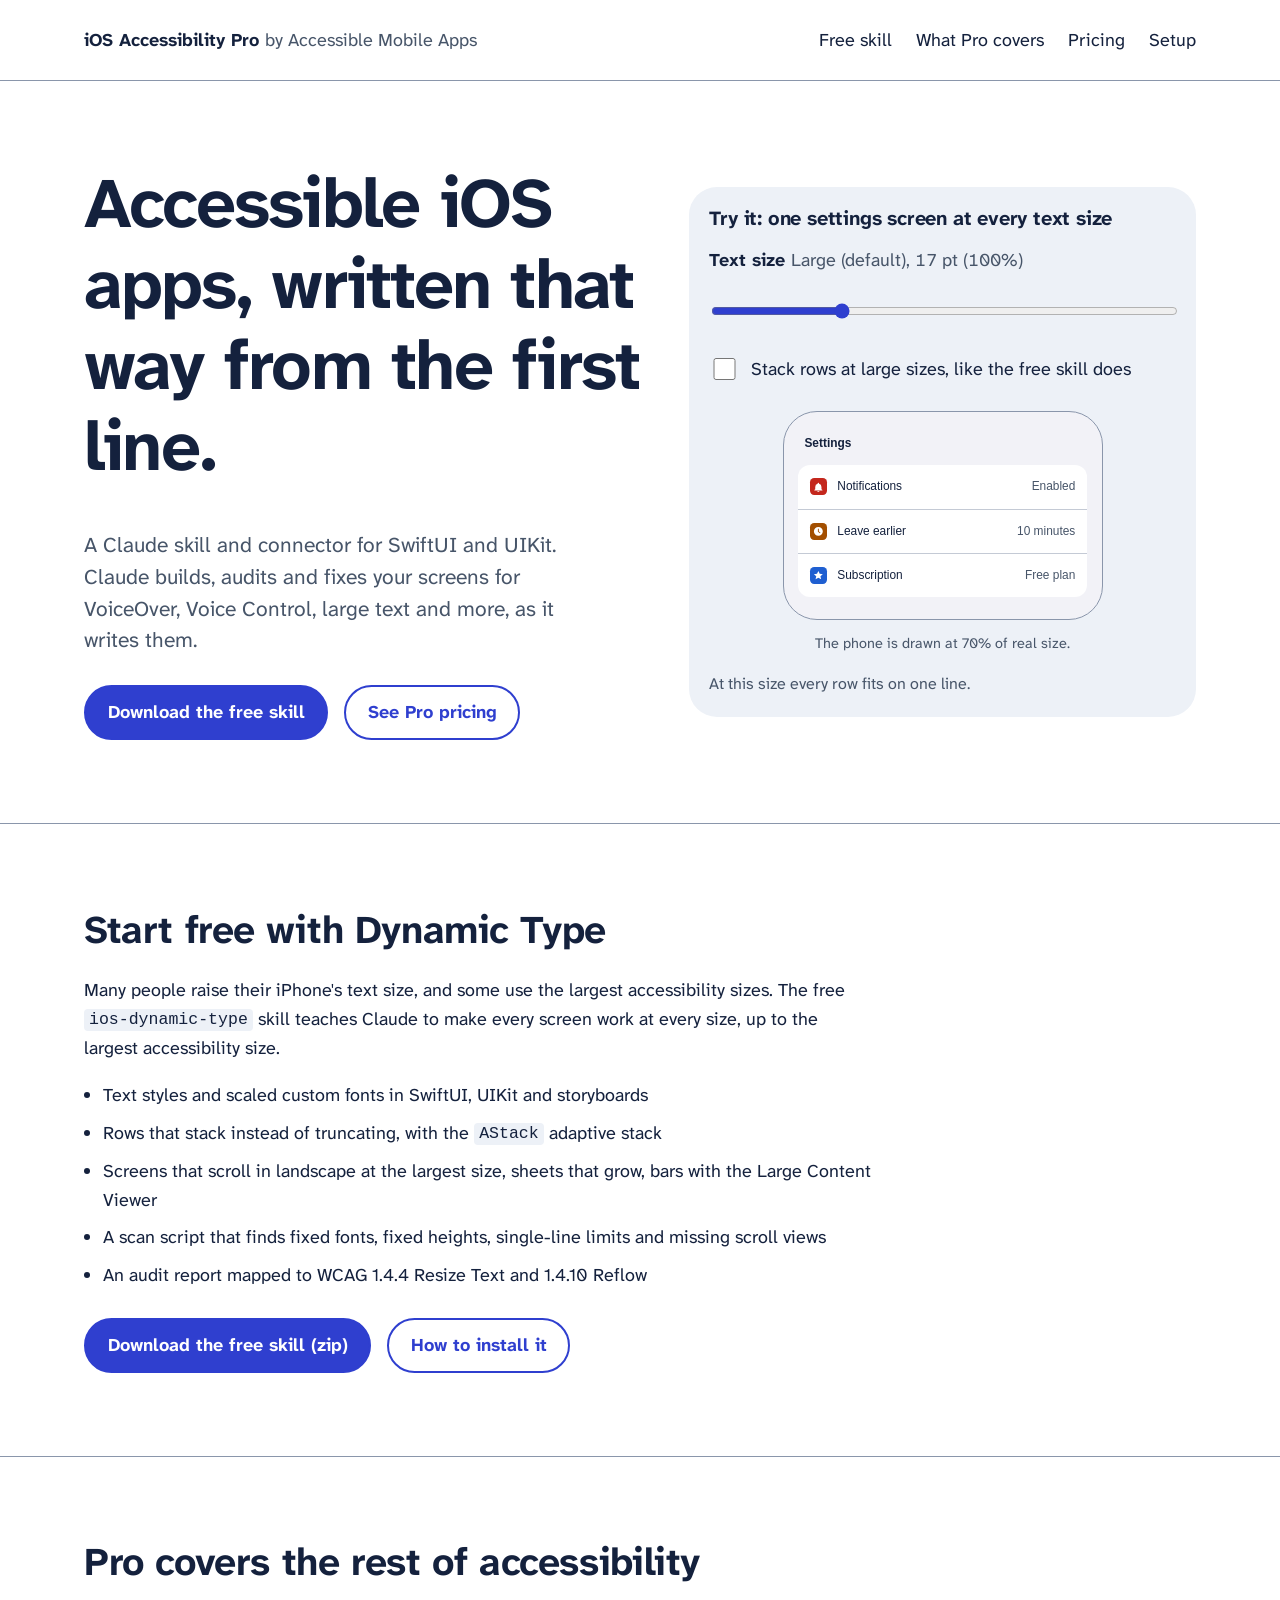
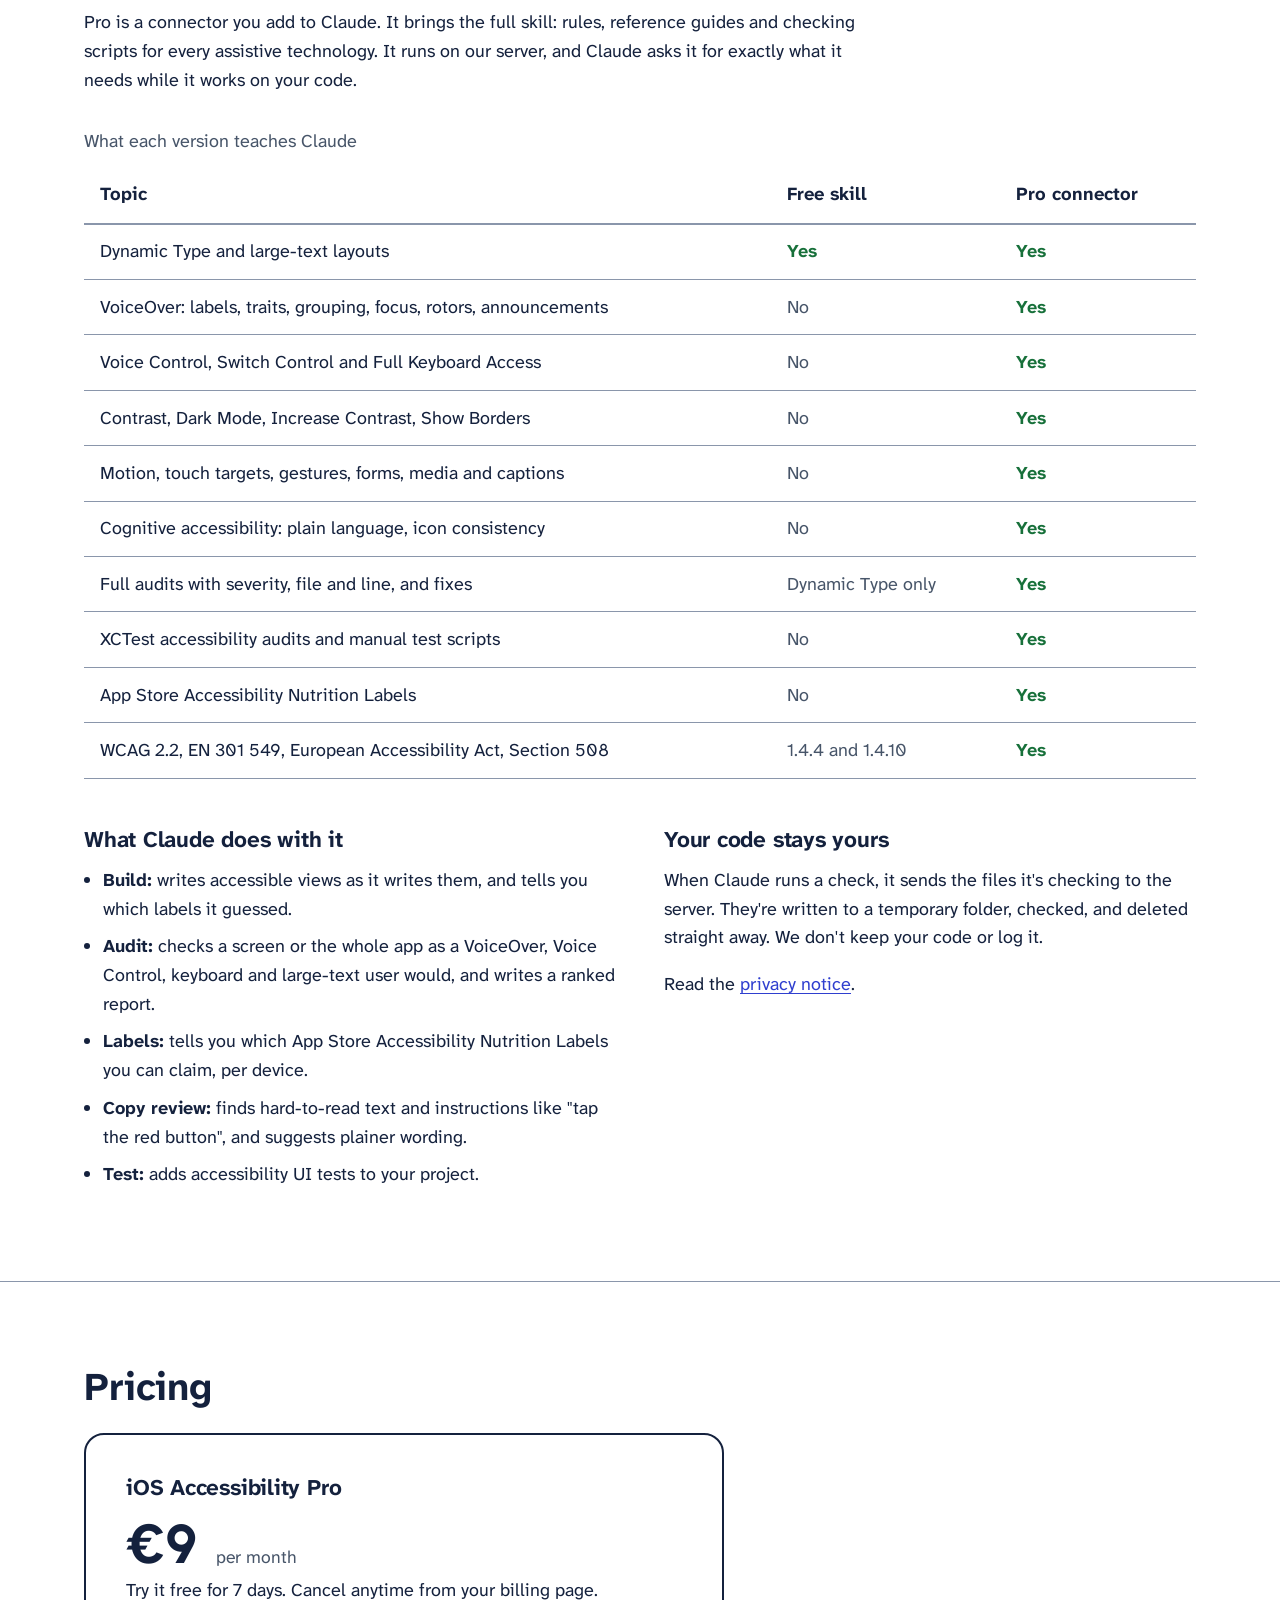
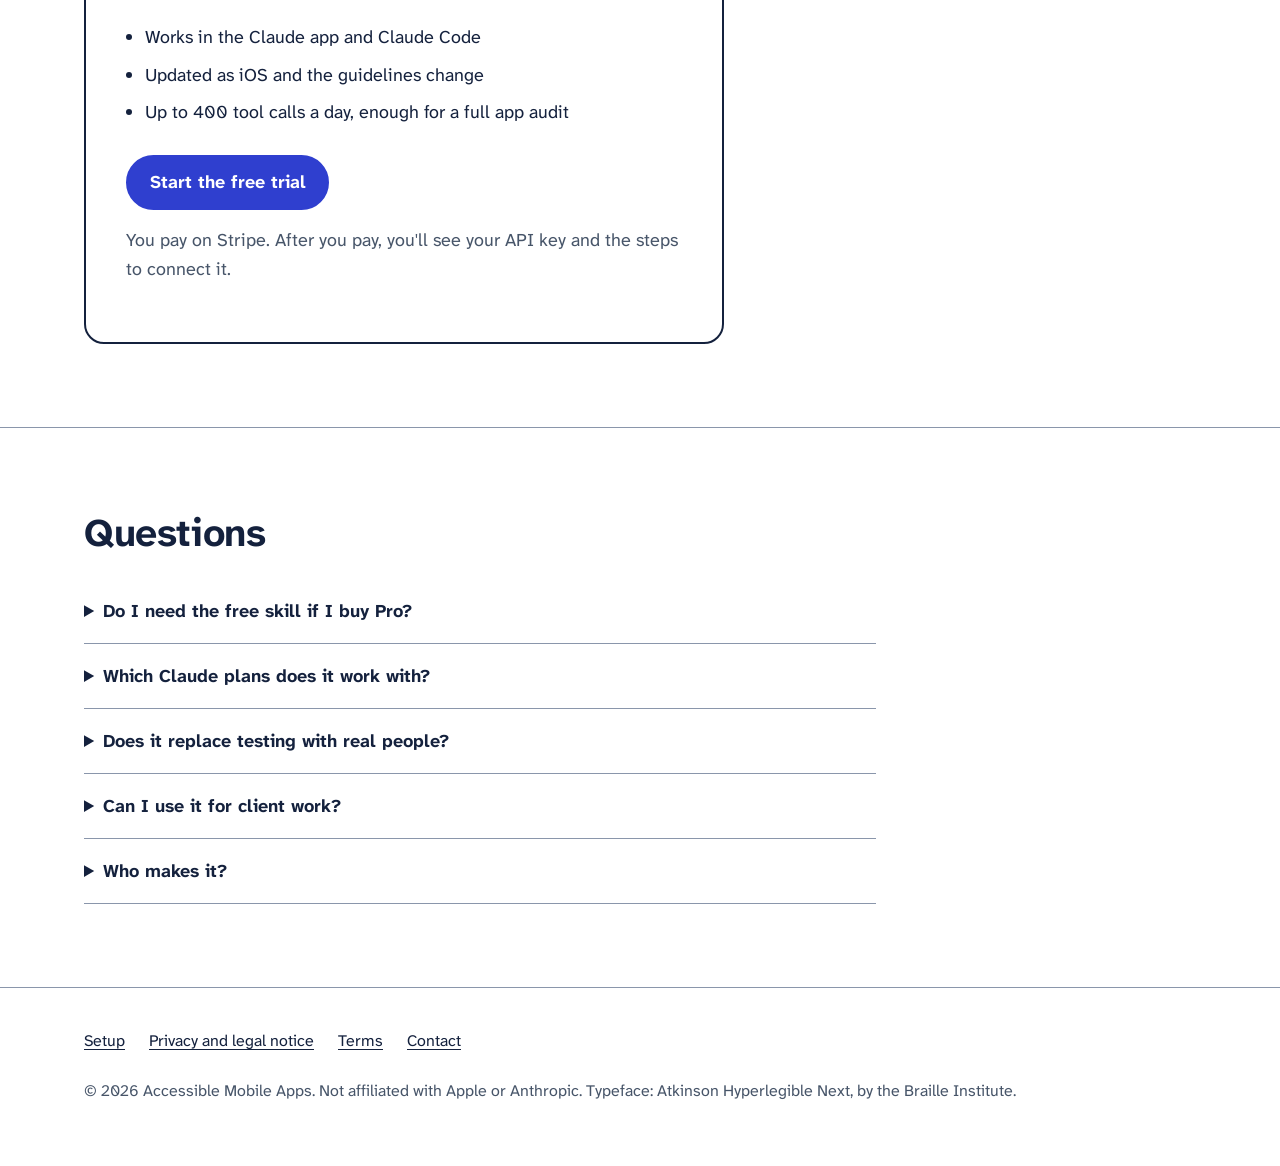
==== index.html @ 953c3d33 "Initial version: ios-a11y-site Co-Authored-By: Claude Opus 5.5 <noreply@anthropic.com> Claude-Sessio" ====
<!DOCTYPE html>
<html lang="en">
<head>
<meta charset="utf-8">
<meta name="viewport" content="width=device-width, initial-scale=1">
<title>iOS Accessibility Pro: accessible SwiftUI and UIKit with Claude</title>
<meta name="description" content="A Claude skill and connector that makes iOS apps accessible as you build them. Start free with Dynamic Type; go Pro for VoiceOver, Voice Control, contrast, audits and WCAG.">
<link rel="preload" href="fonts/atkinson-hyperlegible-next-latin-700-normal.woff2" as="font" type="font/woff2" crossorigin>
<link rel="stylesheet" href="styles.css">
<link rel="icon" href="favicon.svg" type="image/svg+xml">
</head>
<body>
<a class="skip" href="#main">Skip to content</a>

<header class="site-header">
  <div class="wrap">
    <a class="brand" href="./">iOS Accessibility Pro <span>by Accessible Mobile Apps</span></a>
    <nav class="site-nav" aria-label="Main">
      <ul>
        <li><a href="#free">Free skill</a></li>
        <li><a href="#pro">What Pro covers</a></li>
        <li><a href="#pricing">Pricing</a></li>
        <li><a href="setup.html">Setup</a></li>
      </ul>
    </nav>
  </div>
</header>

<main id="main">

<section class="hero" aria-labelledby="hero-title">
  <div class="wrap">
    <div>
      <h1 id="hero-title">Accessible iOS apps, written that way from the first line.</h1>
      <p class="lede">A Claude skill and connector for SwiftUI and UIKit. Claude builds, audits and fixes your screens for VoiceOver, Voice Control, large text and more, as it writes them.</p>
      <div class="actions">
        <a class="button" href="downloads/ios-dynamic-type.zip" download>Download the free skill</a>
        <a class="button secondary" href="#pricing">See Pro pricing</a>
      </div>
    </div>

    <div class="demo" aria-labelledby="demo-title">
      <h2 id="demo-title" class="demo-title">Try it: one settings screen at every text size</h2>
      <div class="demo-controls">
        <label for="size">Text size <span class="size-readout" id="size-readout">Large (default), 17 pt</span></label>
        <input id="size" type="range" min="0" max="11" step="1" value="3" aria-describedby="size-readout">
        <div class="switch-row">
          <input id="adaptive" type="checkbox">
          <label for="adaptive">Stack rows at large sizes, like the free skill does</label>
        </div>
      </div>

      <div class="phone" id="phone" role="img" aria-labelledby="phone-desc">
        <p class="phone-title" aria-hidden="true">Settings</p>
        <ul class="phone-list" aria-hidden="true">
          <li class="phone-row">
            <span class="icon" style="background:#c4271d"><svg viewBox="0 0 24 24" fill="currentColor"><path d="M12 22a2.5 2.5 0 0 0 2.45-2h-4.9A2.5 2.5 0 0 0 12 22Zm7-6V11a7 7 0 0 0-5.5-6.84V3a1.5 1.5 0 0 0-3 0v1.16A7 7 0 0 0 5 11v5l-2 2v1h18v-1Z"/></svg></span>
            <span class="name">Notifications</span><span class="value">Enabled</span>
          </li>
          <li class="phone-row">
            <span class="icon" style="background:#a34f00"><svg viewBox="0 0 24 24" fill="currentColor"><path d="M12 2a10 10 0 1 0 0 20 10 10 0 0 0 0-20Zm1 10.4 3.6 2.1-.9 1.6L11 13V6h2Z"/></svg></span>
            <span class="name">Leave earlier</span><span class="value">10 minutes</span>
          </li>
          <li class="phone-row">
            <span class="icon" style="background:#1f5fd1"><svg viewBox="0 0 24 24" fill="currentColor"><path d="m12 2 3 6.6 7 .7-5.3 4.7 1.6 7L12 17.4 5.7 21l1.6-7L2 9.3l7-.7Z"/></svg></span>
            <span class="name">Subscription</span><span class="value">Free plan</span>
          </li>
        </ul>
      </div>
      <p class="demo-note">The phone is drawn at 70% of real size.</p>
      <p class="demo-caption" id="phone-desc" aria-live="polite">At the default size every row fits on one line.</p>
    </div>
  </div>
</section>

<section id="free" aria-labelledby="free-title">
  <div class="wrap">
    <div class="prose">
      <h2 id="free-title">Start free with Dynamic Type</h2>
      <p>Many people raise their iPhone's text size, and some use the largest accessibility sizes. The free <code>ios-dynamic-type</code> skill teaches Claude to make every screen work at every size, up to the largest accessibility size.</p>
      <ul class="plain-list">
        <li>Text styles and scaled custom fonts in SwiftUI, UIKit and storyboards</li>
        <li>Rows that stack instead of truncating, with the <code>AStack</code> adaptive stack</li>
        <li>Screens that scroll in landscape at the largest size, sheets that grow, bars with the Large Content Viewer</li>
        <li>A scan script that finds fixed fonts, fixed heights, single-line limits and missing scroll views</li>
        <li>An audit report mapped to WCAG 1.4.4 Resize Text and 1.4.10 Reflow</li>
      </ul>
      <div class="actions">
        <a class="button" href="downloads/ios-dynamic-type.zip" download>Download the free skill (zip)</a>
        <a class="button secondary" href="setup.html#free">How to install it</a>
      </div>
    </div>
  </div>
</section>

<section id="pro" aria-labelledby="pro-title">
  <div class="wrap">
    <div class="prose">
      <h2 id="pro-title">Pro covers the rest of accessibility</h2>
      <p>Pro is a connector you add to Claude. It brings the full skill: rules, reference guides and checking scripts for every assistive technology. It runs on our server, and Claude asks it for exactly what it needs while it works on your code.</p>
    </div>

    <div class="table-wrap">
      <table>
        <caption>What each version teaches Claude</caption>
        <thead>
          <tr><th scope="col">Topic</th><th scope="col">Free skill</th><th scope="col">Pro connector</th></tr>
        </thead>
        <tbody>
          <tr><th scope="row">Dynamic Type and large-text layouts</th><td class="yes">Yes</td><td class="yes">Yes</td></tr>
          <tr><th scope="row">VoiceOver: labels, traits, grouping, focus, rotors, announcements</th><td class="no">No</td><td class="yes">Yes</td></tr>
          <tr><th scope="row">Voice Control, Switch Control and Full Keyboard Access</th><td class="no">No</td><td class="yes">Yes</td></tr>
          <tr><th scope="row">Contrast, Dark Mode, Increase Contrast, Show Borders</th><td class="no">No</td><td class="yes">Yes</td></tr>
          <tr><th scope="row">Motion, touch targets, gestures, forms, media and captions</th><td class="no">No</td><td class="yes">Yes</td></tr>
          <tr><th scope="row">Cognitive accessibility: plain language, icon consistency</th><td class="no">No</td><td class="yes">Yes</td></tr>
          <tr><th scope="row">Full audits with severity, file and line, and fixes</th><td class="no">Dynamic Type only</td><td class="yes">Yes</td></tr>
          <tr><th scope="row">XCTest accessibility audits and manual test scripts</th><td class="no">No</td><td class="yes">Yes</td></tr>
          <tr><th scope="row">App Store Accessibility Nutrition Labels</th><td class="no">No</td><td class="yes">Yes</td></tr>
          <tr><th scope="row">WCAG 2.2, EN 301 549, European Accessibility Act, Section 508</th><td class="no">1.4.4 and 1.4.10</td><td class="yes">Yes</td></tr>
        </tbody>
      </table>
    </div>

    <div class="split" style="margin-top: 3rem;">
      <div>
        <h3>What Claude does with it</h3>
        <ul class="plain-list">
          <li><strong>Build:</strong> writes accessible views as it writes them, and tells you which labels it guessed.</li>
          <li><strong>Audit:</strong> checks a screen or the whole app as a VoiceOver, Voice Control, keyboard and large-text user would, and writes a ranked report.</li>
          <li><strong>Labels:</strong> tells you which App Store Accessibility Nutrition Labels you can claim, per device.</li>
          <li><strong>Copy review:</strong> finds hard-to-read text and instructions like "tap the red button", and suggests plainer wording.</li>
          <li><strong>Test:</strong> adds accessibility UI tests to your project.</li>
        </ul>
      </div>
      <div>
        <h3>Your code stays yours</h3>
        <p>When Claude runs a check, it sends the files it's checking to the server. They're written to a temporary folder, checked, and deleted straight away. We don't keep your code or log it.</p>
        <p>Read the <a href="privacy.html">privacy notice</a>.</p>
      </div>
    </div>
  </div>
</section>

<section id="pricing" aria-labelledby="pricing-title">
  <div class="wrap">
    <h2 id="pricing-title">Pricing</h2>
    <div class="price-block">
      <h3>iOS Accessibility Pro</h3>
      <p class="price">€9 <small>per month</small></p>
      <p>Try it free for 7 days. Cancel anytime from your billing page.</p>
      <ul class="plain-list">
        <li>Works in the Claude app and Claude Code</li>
        <li>Updated as iOS and the guidelines change</li>
        <li>Up to 400 tool calls a day, enough for a full app audit</li>
      </ul>
      <div class="actions">
        <a class="button" href="https://ios-a11y-pro.fly.dev/checkout">Start the free trial</a>
      </div>
      <p style="margin-top: 1rem; color: var(--muted);">You pay on Stripe. After you pay, you'll see your API key and the steps to connect it.</p>
    </div>
  </div>
</section>

<section id="faq" aria-labelledby="faq-title">
  <div class="wrap">
    <h2 id="faq-title">Questions</h2>
    <details>
      <summary>Do I need the free skill if I buy Pro?</summary>
      <p>It's not required, but keep it. It handles Dynamic Type without a network call and tells Claude to use the Pro connector for everything else.</p>
    </details>
    <details>
      <summary>Which Claude plans does it work with?</summary>
      <p>Pro works anywhere you can add a custom connector, including the Claude app and Claude Code. The free skill works anywhere Claude supports skills.</p>
    </details>
    <details>
      <summary>Does it replace testing with real people?</summary>
      <p>No. It catches most problems in code and tells you what to test on a device. Testing with disabled users is still the best check there is.</p>
    </details>
    <details>
      <summary>Can I use it for client work?</summary>
      <p>Yes. One subscription is for one person. Use it on as many apps as you like, for yourself or your clients.</p>
    </details>
    <details>
      <summary>Who makes it?</summary>
      <p>Robin Kanatzar, CEO of Accessible Mobile Apps. I'm an iOS engineer, conference speaker and author of the Appt News newsletter on mobile accessibility.</p>
    </details>
  </div>
</section>

</main>

<footer class="site-footer">
  <div class="wrap">
    <ul>
      <li><a href="setup.html">Setup</a></li>
      <li><a href="privacy.html">Privacy and legal notice</a></li>
      <li><a href="terms.html">Terms</a></li>
      <li><a href="mailto:hello@example.com">Contact</a></li>
    </ul>
    <p>© 2026 Accessible Mobile Apps. Not affiliated with Apple or Anthropic. Typeface: Atkinson Hyperlegible Next, by the Braille Institute.</p>
  </div>
</footer>

<script src="demo.js" defer></script>
</body>
</html>
---- styles.css ----
/* iOS Accessibility Pro — site styles.
   Type: Atkinson Hyperlegible Next (Braille Institute; made for low-vision readers), self-hosted.
   Sizes in rem so the whole page follows the reader's browser text size. */

@font-face { font-family: "Atkinson Next"; font-weight: 400; font-display: swap;
  src: url("fonts/atkinson-hyperlegible-next-latin-400-normal.woff2") format("woff2"); unicode-range: U+0000-00FF, U+0131, U+0152-0153, U+02BB-02BC, U+02C6, U+02DA, U+02DC, U+2000-206F, U+20AC, U+2122, U+2191, U+2193, U+2212, U+2215, U+FEFF, U+FFFD; }
@font-face { font-family: "Atkinson Next"; font-weight: 700; font-display: swap;
  src: url("fonts/atkinson-hyperlegible-next-latin-700-normal.woff2") format("woff2"); unicode-range: U+0000-00FF, U+0131, U+0152-0153, U+02BB-02BC, U+02C6, U+02DA, U+02DC, U+2000-206F, U+20AC, U+2122, U+2191, U+2193, U+2212, U+2215, U+FEFF, U+FFFD; }
@font-face { font-family: "Atkinson Next"; font-weight: 400; font-display: swap;
  src: url("fonts/atkinson-hyperlegible-next-latin-ext-400-normal.woff2") format("woff2"); unicode-range: U+0100-02AF, U+0304, U+0308, U+0329, U+1E00-1E9F, U+1EF2-1EFF, U+2020, U+20A0-20AB, U+20AD-20C0, U+2113, U+2C60-2C7F, U+A720-A7FF; }
@font-face { font-family: "Atkinson Next"; font-weight: 700; font-display: swap;
  src: url("fonts/atkinson-hyperlegible-next-latin-ext-700-normal.woff2") format("woff2"); unicode-range: U+0100-02AF, U+0304, U+0308, U+0329, U+1E00-1E9F, U+1EF2-1EFF, U+2020, U+20A0-20AB, U+20AD-20C0, U+2113, U+2C60-2C7F, U+A720-A7FF; }

:root {
  color-scheme: light dark;
  --ink: #14213d;        /* text, 15.9:1 on paper */
  --paper: #ffffff;
  --mist: #edf1f7;       /* panels, table stripes */
  --line: #8a96ab;       /* borders, 3.1:1 on paper */
  --muted: #475569;      /* secondary text, 7.6:1 */
  --accent: #2f3fcf;     /* links and the main button, 7.1:1; white on it 7.1:1 */
  --accent-ink: #ffffff;
  --ok: #17703a;         /* "covered" marks, 6.0:1 */
  --phone: #f2f2f7;      /* iOS grouped background */
  --phone-row: #ffffff;
  --font: "Atkinson Next", -apple-system, BlinkMacSystemFont, "Segoe UI", Roboto, sans-serif;
  --ios: -apple-system, BlinkMacSystemFont, "SF Pro Text", "Segoe UI", Roboto, sans-serif;
  --measure: 66ch;
}
@media (prefers-color-scheme: dark) {
  :root {
    --ink: #eef2f8; --paper: #0f1626; --mist: #1a2438; --line: #6f7d96; --muted: #b8c2d3;
    --accent: #9fb0ff; --accent-ink: #0f1626; --ok: #6fd393; --phone: #000000; --phone-row: #1c1c1e;
  }
}

* { box-sizing: border-box; }
html { font-size: 100%; }
body {
  margin: 0; background: var(--paper); color: var(--ink);
  font: 400 1.125rem/1.6 var(--font);
  -webkit-text-size-adjust: 100%; text-size-adjust: 100%;
}
img, svg { max-width: 100%; }
a { color: var(--accent); text-underline-offset: 0.18em; text-decoration-thickness: 0.08em; }
a:hover { text-decoration-thickness: 0.14em; }
:focus-visible { outline: 3px solid var(--accent); outline-offset: 3px; border-radius: 2px; }
code, pre { font-family: ui-monospace, SFMono-Regular, Menlo, Consolas, monospace; font-size: 0.92em; }
pre { background: var(--mist); padding: 1rem 1.125rem; border-radius: 6px; overflow-x: auto; white-space: pre-wrap; overflow-wrap: anywhere; line-height: 1.5; }
p code, li code, td code { background: var(--mist); padding: 0.08em 0.3em; border-radius: 4px; }

.skip { position: absolute; left: 1rem; top: -10rem; background: var(--paper); color: var(--accent); padding: 0.75rem 1rem; z-index: 10; }
.skip:focus { top: 1rem; }

.wrap { max-width: 72rem; margin: 0 auto; padding: 0 1.25rem; }
.prose { max-width: var(--measure); }

/* Header */
.site-header { border-bottom: 1px solid var(--line); }
.site-header .wrap { display: flex; flex-wrap: wrap; gap: 0.5rem 2rem; align-items: center; justify-content: space-between; padding-block: 1rem; }
.brand { font-weight: 700; font-size: 1.125rem; color: var(--ink); text-decoration: none; }
.brand span { font-weight: 400; color: var(--muted); }
.site-nav ul { list-style: none; margin: 0; padding: 0; display: flex; flex-wrap: wrap; gap: 0.25rem 1.5rem; }
.site-nav a { color: var(--ink); text-decoration: none; padding-block: 0.6rem; display: inline-block; }
.site-nav a:hover, .site-nav a[aria-current="page"] { text-decoration: underline; }

/* Type scale (1.25) */
h1, h2, h3 { line-height: 1.15; letter-spacing: -0.01em; margin: 0 0 0.6em; }
h1 { font-size: clamp(2.4rem, 1.6rem + 3.6vw, 4.4rem); font-weight: 700; letter-spacing: -0.025em; }
h2 { font-size: clamp(1.75rem, 1.4rem + 1.4vw, 2.44rem); margin-top: 0; }
h3 { font-size: 1.4rem; }
p { margin: 0 0 1em; }
.lede { font-size: 1.32rem; line-height: 1.5; color: var(--muted); max-width: 36ch; }

section { padding-block: clamp(3rem, 2rem + 4vw, 5.5rem); }
section + section { border-top: 1px solid var(--line); }

/* Buttons */
.actions { display: flex; flex-wrap: wrap; gap: 0.75rem 1rem; margin-top: 1.75rem; }
.button {
  display: inline-flex; align-items: center; justify-content: center; min-height: 3rem;
  padding: 0.7rem 1.35rem; border-radius: 999px; font: inherit; font-weight: 700; text-decoration: none;
  border: 2px solid var(--accent); background: var(--accent); color: var(--accent-ink); cursor: pointer;
}
.button:hover { filter: brightness(1.08); }
.button.secondary { background: transparent; color: var(--accent); }

/* Hero */
.hero .wrap { display: grid; gap: 3rem; align-items: center; }
@media (min-width: 60rem) { .hero .wrap { grid-template-columns: 1.1fr 1fr; } }

/* The demo: an iPhone settings row at every text size */
.demo { background: var(--mist); border-radius: 28px; padding: 1.25rem; }
.demo-title { font-size: 1.25rem; margin: 0 0 1rem; }
.demo-controls { display: grid; gap: 0.75rem; margin-bottom: 1.25rem; }
.demo label { font-weight: 700; }
.size-readout { font-variant-numeric: tabular-nums; color: var(--muted); font-weight: 400; }
.demo input[type="range"] { width: 100%; min-height: 2.75rem; accent-color: var(--accent); }
.switch-row { display: flex; gap: 0.75rem; align-items: center; min-height: 2.75rem; }
.switch-row input { width: 1.4rem; height: 1.4rem; accent-color: var(--accent); flex: none; }
.switch-row label { font-weight: 400; }

.phone {
  width: min(100%, 20rem); margin-inline: auto; background: var(--phone); border: 1px solid var(--line);
  border-radius: 34px; padding: 1.1rem 0.9rem 1.4rem; font-family: var(--ios); color: var(--ink);
  overflow: hidden;
}
.phone-title { font-weight: 700; margin: 0.25rem 0.4rem 0.75rem; }
.phone-list { list-style: none; margin: 0; padding: 0; background: var(--phone-row); border-radius: 12px; }
.phone-row { display: flex; align-items: center; gap: 10px; padding: 8px 12px; min-height: 44px; }
.phone-row + .phone-row { border-top: 1px solid color-mix(in srgb, var(--line) 50%, transparent); }
.phone-row .name, .phone-row .value { white-space: nowrap; overflow: hidden; text-overflow: ellipsis; min-width: 0; }
.phone-row .name { flex: 1 1 auto; }
.phone-row .value { flex: 0 1 auto; color: var(--muted); }
.phone-row .icon { flex: none; width: 1.45em; height: 1.45em; border-radius: 0.35em; display: grid; place-items: center; color: #fff; }
.phone-row .icon svg { width: 0.9em; height: 0.9em; }
/* Adaptive stack: what AStack does in SwiftUI at accessibility sizes */
.phone.adaptive.ax .phone-row { flex-direction: column; align-items: flex-start; gap: 4px; padding-block: 12px; }
.phone.adaptive.ax .phone-row .name,
.phone.adaptive.ax .phone-row .value { white-space: normal; overflow: visible; text-overflow: clip; overflow-wrap: anywhere; hyphens: auto; line-height: 1.15; }
.demo-note { margin: 0.75rem 0 0; color: var(--muted); font-size: 0.9rem; text-align: center; }
.demo-caption { margin: 1rem 0 0; color: var(--muted); font-size: 1rem; }

/* Comparison table */
.table-wrap { overflow-x: auto; margin-top: 2rem; }
table { border-collapse: collapse; width: 100%; }
@media (max-width: 30rem) { th, td { padding: 0.7rem 0.3rem; } th:first-child, td:first-child { padding-left: 0; } td, tbody th { font-size: 1rem; } thead th { font-size: 1rem; } }
caption { text-align: left; color: var(--muted); padding-bottom: 0.75rem; }
th, td { text-align: left; vertical-align: top; padding: 0.8rem 1rem; border-bottom: 1px solid var(--line); }
thead th { font-size: 1.15rem; border-bottom-width: 2px; }
tbody th { font-weight: 400; }
td.yes { color: var(--ok); font-weight: 700; }
td.no { color: var(--muted); }

/* Lists of things Pro covers */
.split { display: grid; gap: 2rem 3rem; }
@media (min-width: 52rem) { .split { grid-template-columns: repeat(2, minmax(0, 1fr)); } }
.plain-list { padding-left: 1.2rem; margin: 0; }
.plain-list li { margin-bottom: 0.55rem; }

/* Pricing */
.price-block { border: 2px solid var(--ink); border-radius: 20px; padding: clamp(1.5rem, 1rem + 2vw, 2.5rem); max-width: 40rem; }
.price { font-size: clamp(2.6rem, 2rem + 2vw, 3.6rem); font-weight: 700; line-height: 1; margin: 0 0 0.25rem; }
.price small { font-size: 1.1rem; font-weight: 400; color: var(--muted); }

/* FAQ */
details { border-bottom: 1px solid var(--line); padding-block: 0.4rem; max-width: var(--measure); }
summary { cursor: pointer; font-weight: 700; padding-block: 0.7rem; min-height: 2.75rem; }
details p { margin-top: 0.25rem; }

/* Steps (setup page — a real sequence) */
.steps { counter-reset: step; list-style: none; padding: 0; max-width: var(--measure); }
.steps > li { counter-increment: step; position: relative; padding-left: 3rem; margin-bottom: 1.75rem; }
.steps > li::before {
  content: counter(step); position: absolute; left: 0; top: 0.05rem; width: 2rem; height: 2rem; border-radius: 50%;
  background: var(--ink); color: var(--paper); font-weight: 700; display: grid; place-items: center; font-size: 1rem;
}

/* Footer */
.site-footer { border-top: 1px solid var(--line); padding-block: 2rem 3rem; color: var(--muted); font-size: 1rem; }
.site-footer ul { list-style: none; padding: 0; margin: 0 0 1rem; display: flex; flex-wrap: wrap; gap: 0.25rem 1.5rem; }
.site-footer a { color: var(--ink); display: inline-block; padding-block: 0.5rem; }

@media (prefers-reduced-motion: no-preference) { html { scroll-behavior: smooth; } }
@media (forced-colors: active) { .button, .price-block, .phone { border: 2px solid CanvasText; } }
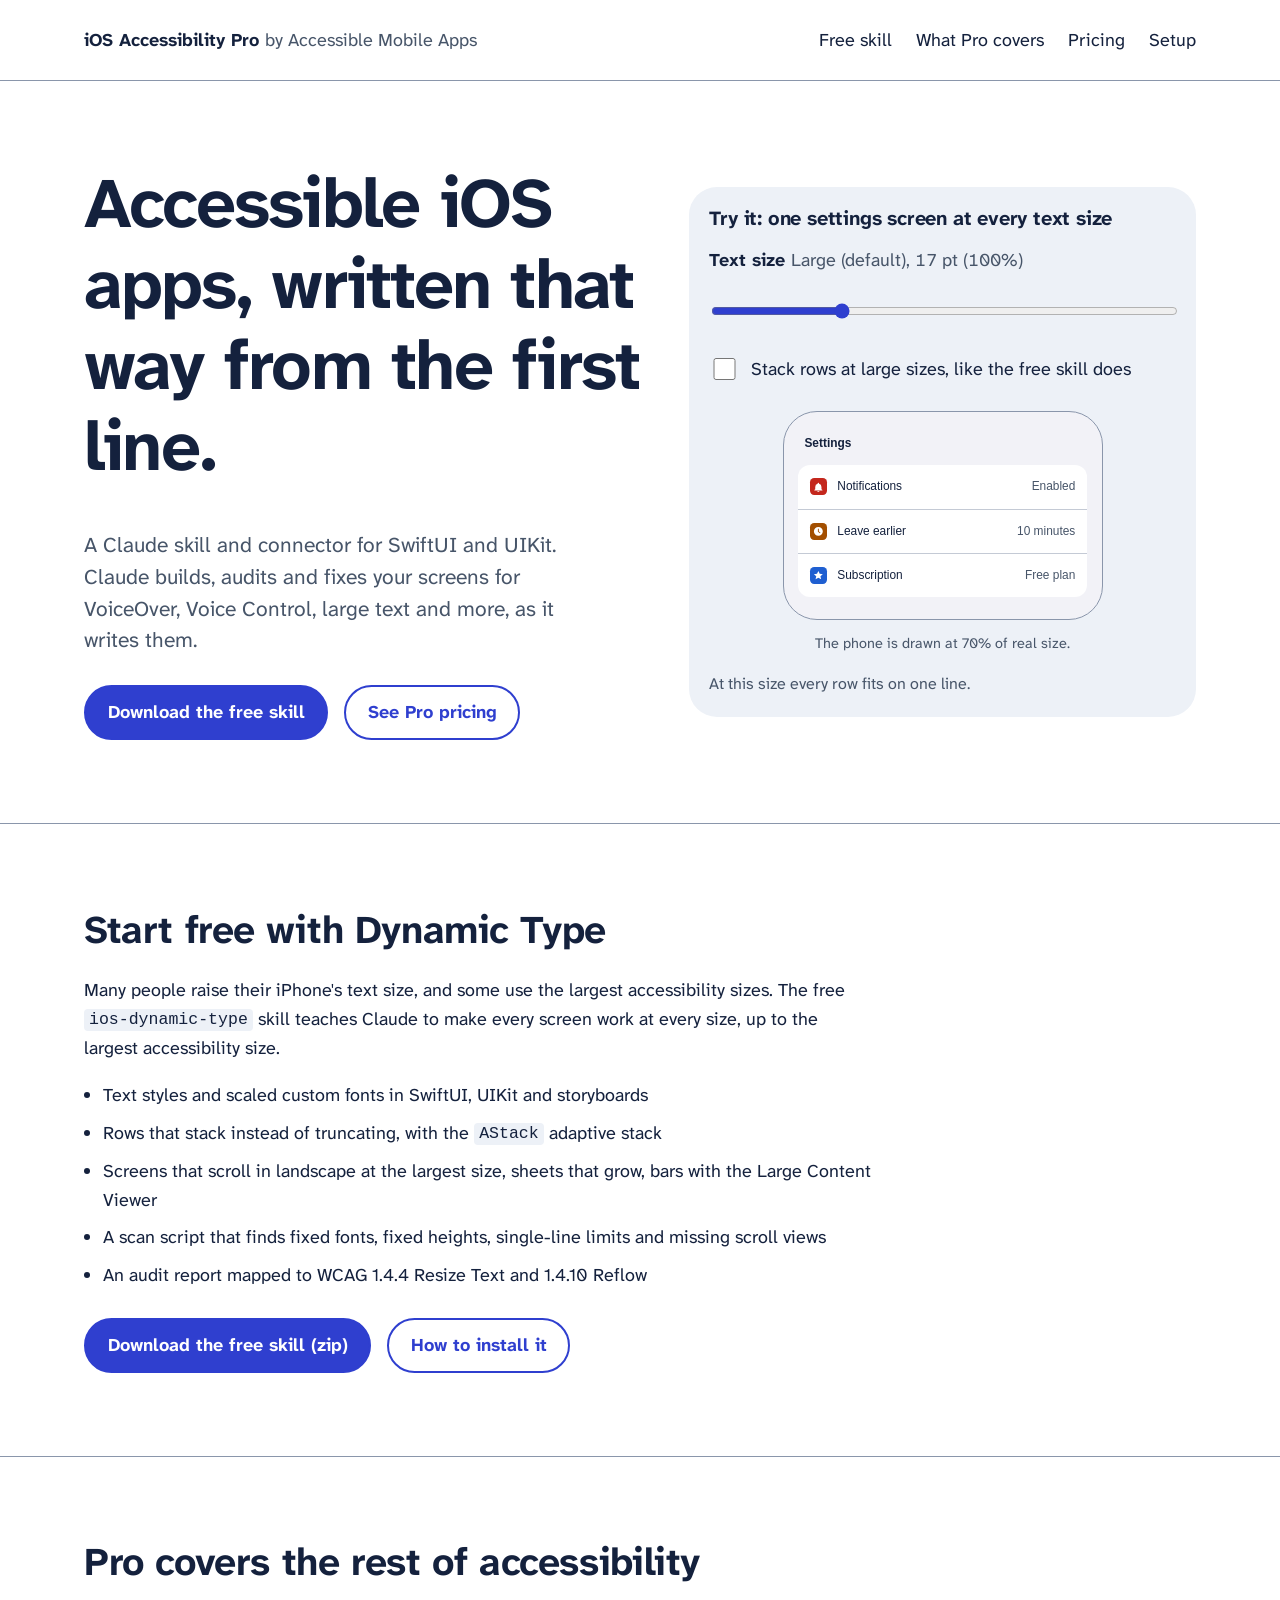
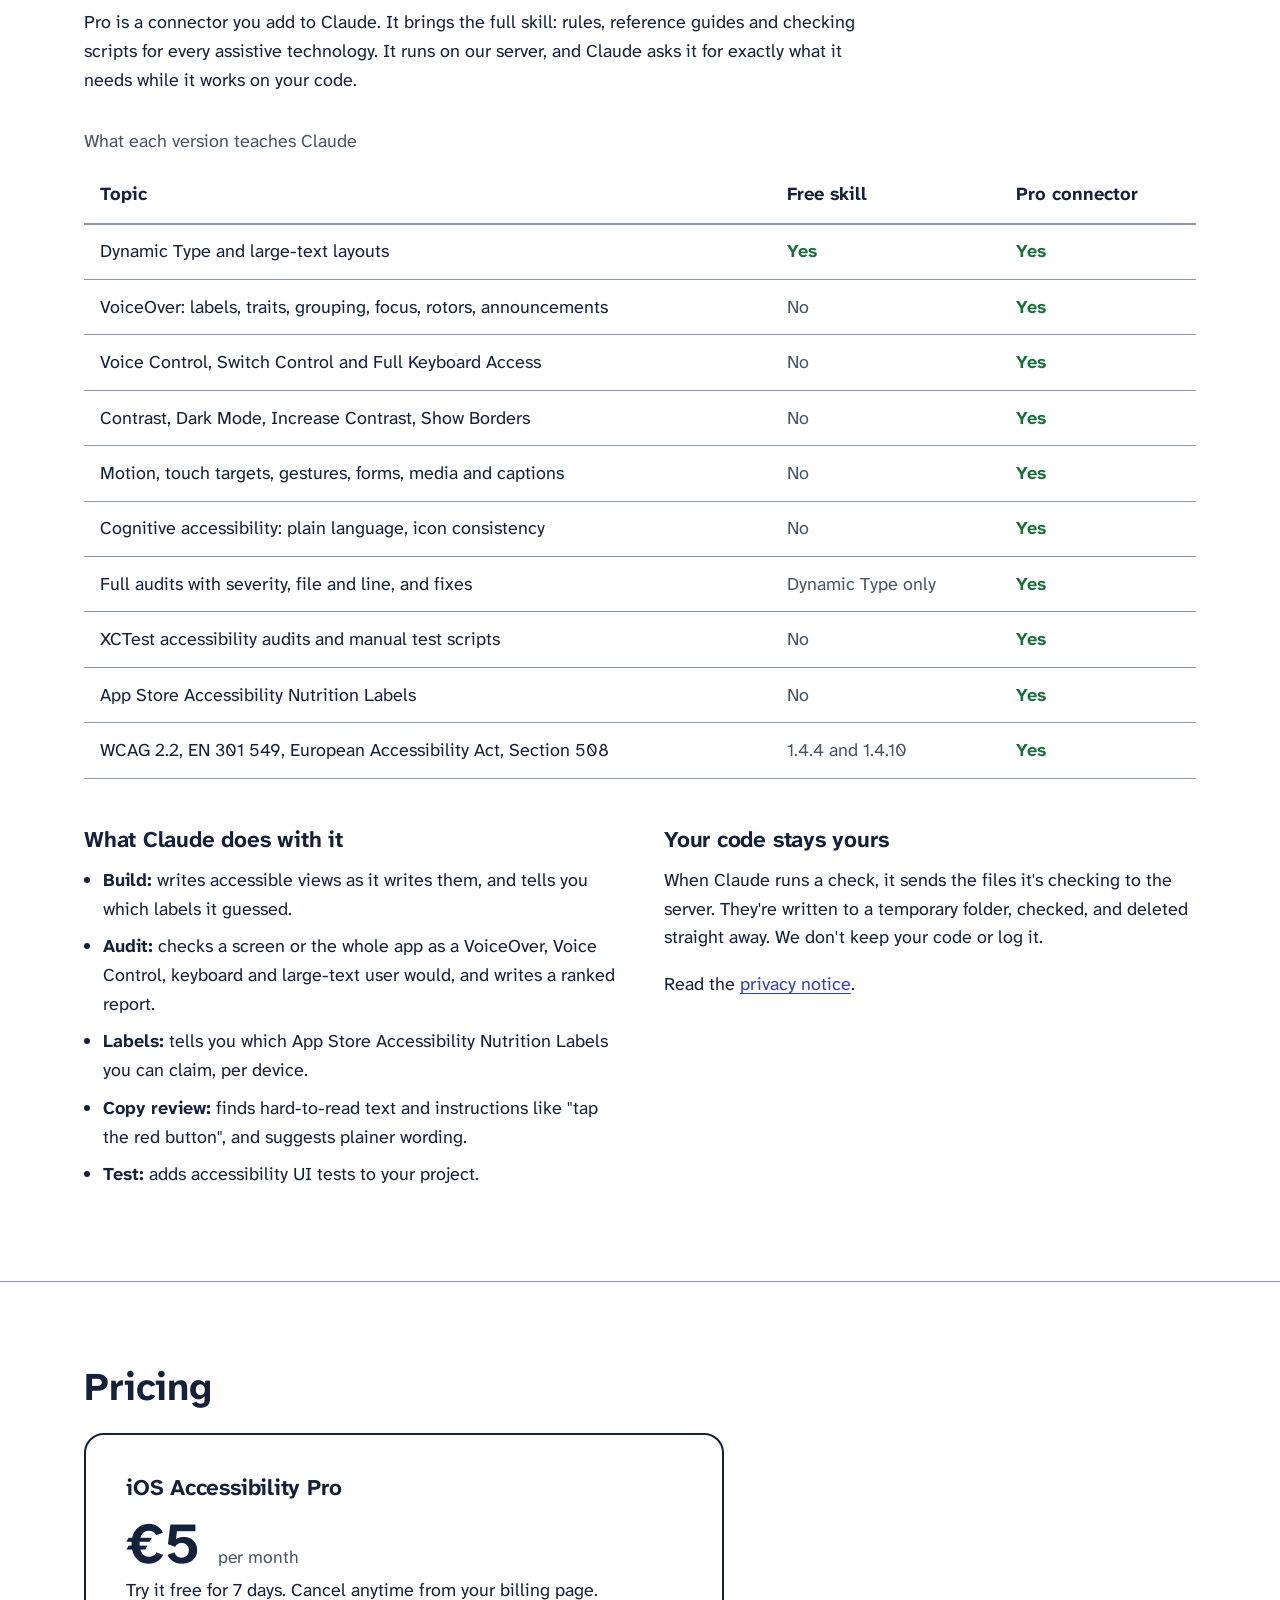
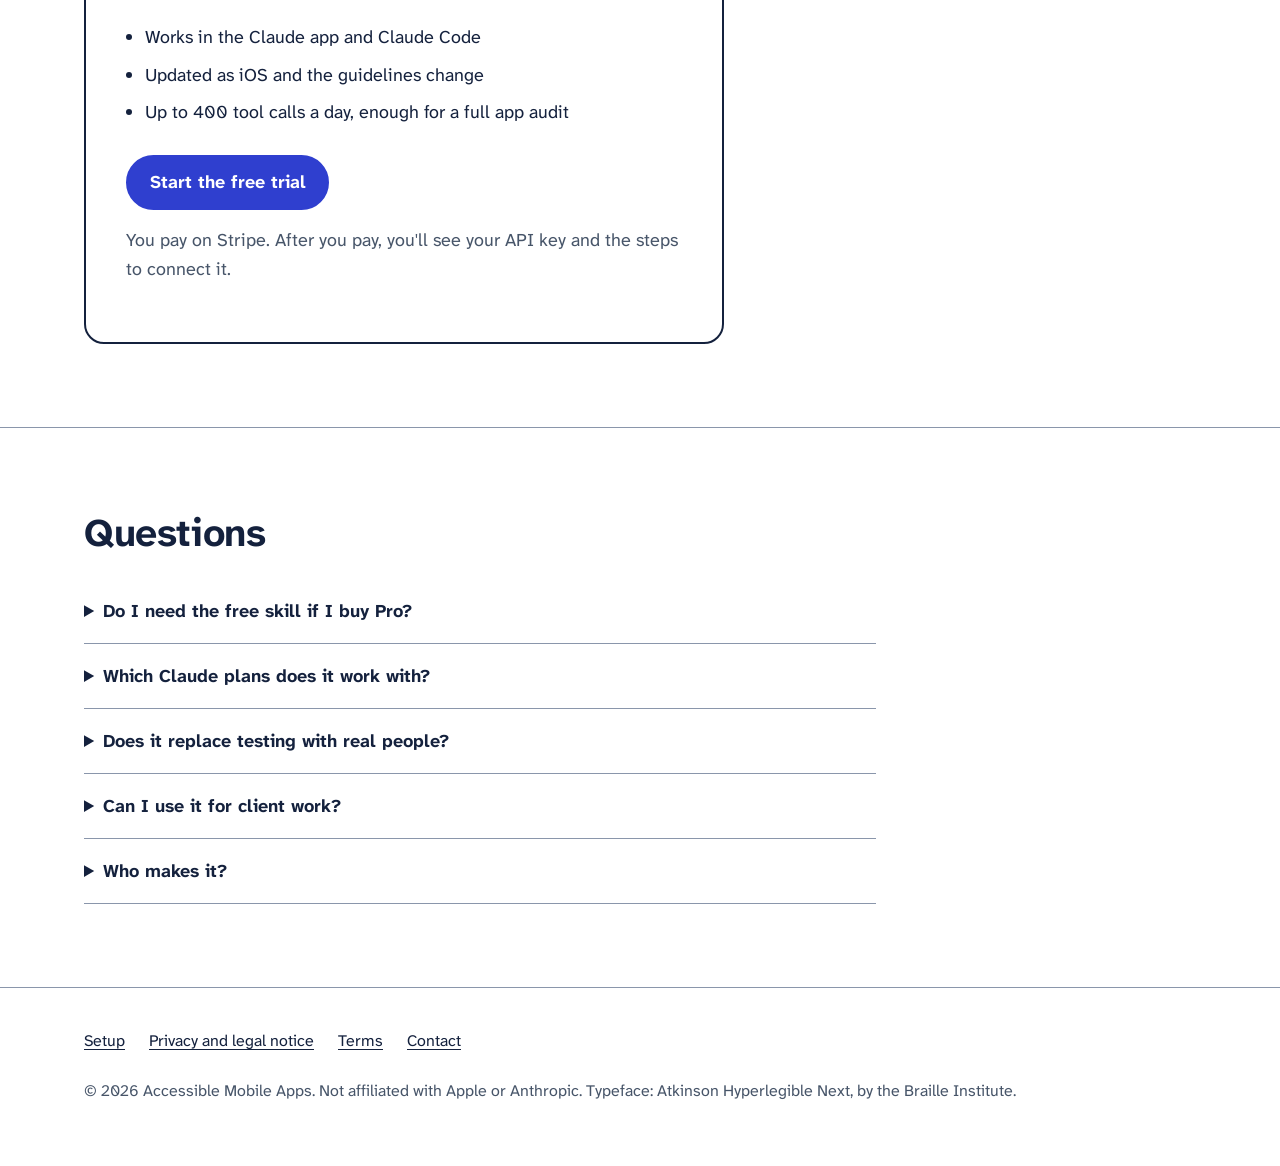
==== commit 9bb57732: "Set Pro price to €5 per month Co-Authored-By: Claude Opus 5.5 <noreply@anthropic.com> Claude-Session" ====
--- a/index.html
+++ b/index.html
@@ -146,7 +146,7 @@
     <h2 id="pricing-title">Pricing</h2>
     <div class="price-block">
       <h3>iOS Accessibility Pro</h3>
-      <p class="price">€9 <small>per month</small></p>
+      <p class="price">€5 <small>per month</small></p>
       <p>Try it free for 7 days. Cancel anytime from your billing page.</p>
       <ul class="plain-list">
         <li>Works in the Claude app and Claude Code</li>
